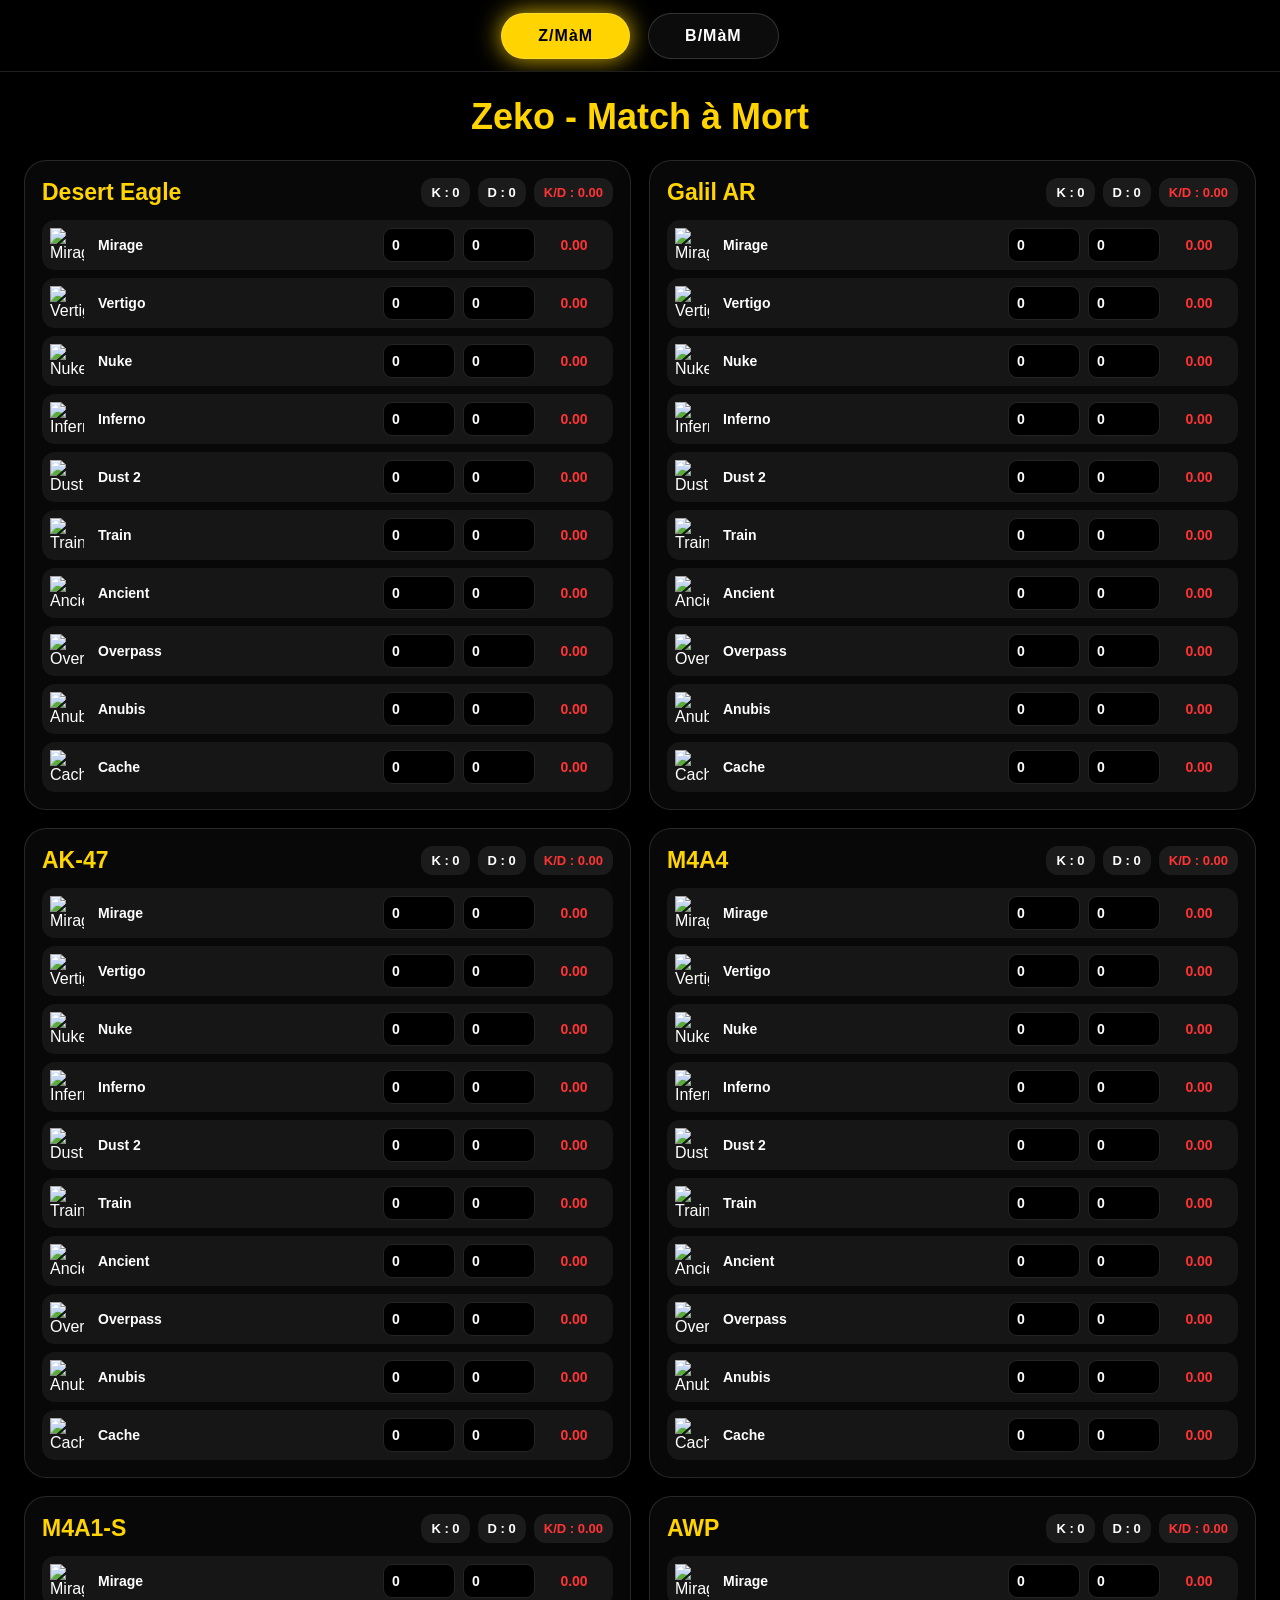
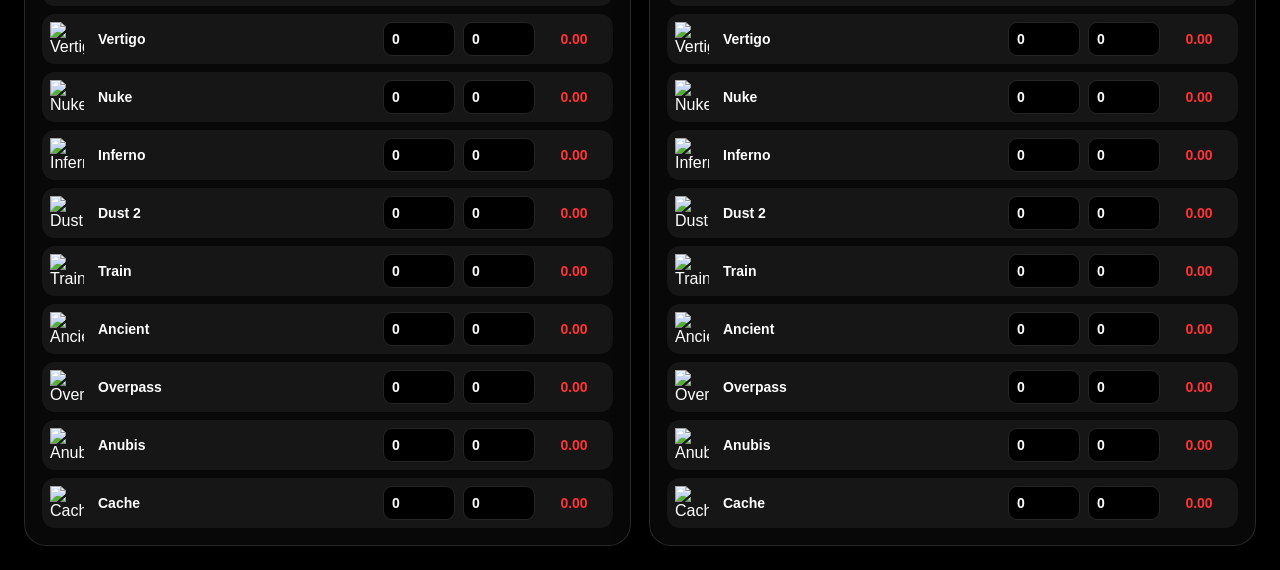
==== zbcs2/index.html @ 367d7c85 "Add files via upload" ====
<!DOCTYPE html>
<html lang="fr">
<head>
  <meta charset="UTF-8">
  <title>Z/MàM</title>

  <link rel="stylesheet" href="css/menu.css">
  <link rel="stylesheet" href="css/zmam.css">
</head>
<body class="theme-z">

  <nav class="navbar">
    <a href="index.html" class="menu-link active yellow">Z/MàM</a>
    <a href="pages/bmam.html" class="menu-link blue">B/MàM</a>
  </nav>

  <main>
    <h1>Zeko - Match à Mort</h1>
    <section id="app">
      <p class="loading">...</p>
    </section>
  </main>

  <script src="js/config.js"></script>
  <script src="js/stats.js"></script>
  <script src="js/zmam.js"></script>
</body>
</html>
---- zbcs2/css/menu.css ----
* {
  margin: 0;
  padding: 0;
  box-sizing: border-box;
}

body {
  font-family: Arial, sans-serif;
  color: white;
  min-height: 100vh;
  background: #000;
}

.navbar {
  height: 72px;
  display: flex;
  align-items: center;
  justify-content: center;
  gap: 18px;
  background: #000;
  border-bottom: 1px solid rgba(255,255,255,.12);
  position: sticky;
  top: 0;
  z-index: 999;
  overflow: hidden;
}

.navbar::after {
  content: "";

  position: absolute;
  left: -40%;
  bottom: 0;

  width: 40%;
  height: 2px;

  background:
    linear-gradient(
      90deg,
      transparent 0%,
      rgba(255,255,255,.15) 20%,
      rgba(255,255,255,.95) 50%,
      rgba(255,255,255,.15) 80%,
      transparent 100%
    );

  filter: blur(.3px);

  animation: navbarLight 3.2s linear infinite;
}

@keyframes navbarLight {
  0% {
    transform: translateX(0);
    opacity: 0;
  }

  8% {
    opacity: 1;
  }

  92% {
    opacity: 1;
  }

  100% {
    transform: translateX(350%);
    opacity: 0;
  }
}

.menu-link {
  padding: 13px 36px;
  border-radius: 999px;
  text-decoration: none;
  color: white;
  background: #0c0c0c;
  border: 1px solid rgba(255,255,255,.16);
  font-size: 16px;
  font-weight: 900;
  letter-spacing: 1px;
  transition: .25s;
}

.menu-link:hover {
  transform: translateY(-3px) scale(1.04);
}

.menu-link.yellow:hover,
.menu-link.yellow.active {
  color: black;
  background: #ffd400;
  box-shadow: 0 0 25px rgba(255, 212, 0, .85);
}

.menu-link.blue:hover,
.menu-link.blue.active {
  color: black;
  background: #56d9ff;
  box-shadow: 0 0 25px rgba(86, 217, 255, .85);
}

main {
  padding: 24px;
}

h1 {
  text-align: center;
  font-size: 36px;
  margin-bottom: 22px;
}

.loading {
  text-align: center;
  font-weight: 900;
  opacity: .7;
}

.loader-dots {
  display: flex;
  justify-content: center;
  align-items: center;
  gap: 10px;
  margin-top: 80px;
}

.loader-dots span {
  width: 14px;
  height: 14px;
  background: white;
  border-radius: 50%;
  box-shadow: 0 0 18px white;
  animation: dotBounce 0.8s infinite alternate;
}

.loader-dots span:nth-child(2) {
  animation-delay: 0.15s;
}

.loader-dots span:nth-child(3) {
  animation-delay: 0.3s;
}

@keyframes dotBounce {
  from {
    transform: translateY(0);
    opacity: 0.4;
  }

  to {
    transform: translateY(-14px);
    opacity: 1;
  }
}
---- zbcs2/css/zmam.css ----
.theme-z {
  background: #000;
}

.theme-z h1 {
  color: #ffd400;
}

.weapons-grid {
  display: grid;
  grid-template-columns: repeat(auto-fit, minmax(520px, 1fr));
  gap: 18px;
}

.weapon-card {
  background: #080808;
  border: 1px solid rgba(255,255,255,.13);
  border-radius: 22px;
  padding: 17px;
  box-shadow: 0 18px 35px rgba(0,0,0,.4);
}

.weapon-top {
  display: flex;
  justify-content: space-between;
  align-items: center;
  gap: 12px;
  margin-bottom: 13px;
}

.weapon-top h2 {
  font-size: 23px;
  color: #ffd400;
}

.totals {
  display: flex;
  gap: 8px;
  flex-wrap: wrap;
}

.totals span {
  background: rgba(255,255,255,.08);
  padding: 7px 10px;
  border-radius: 12px;
  font-size: 13px;
  font-weight: 900;
}

.map-row {
  display: grid;
  grid-template-columns: 40px 1fr 72px 72px 62px;
  align-items: center;
  gap: 8px;
  background: rgba(255,255,255,.055);
  border-radius: 13px;
  padding: 8px;
  margin-top: 8px;
}

.map-row img {
  width: 34px;
  height: 34px;
  object-fit: contain;
}

.map-name {
  font-size: 14px;
  font-weight: 900;
}

input {
  width: 100%;
  padding: 8px;
  border-radius: 9px;
  border: 1px solid rgba(255,255,255,.14);
  background: #000;
  color: white;
  font-size: 14px;
  font-weight: 900;
}

.kd {
  text-align: center;
  font-size: 14px;
  font-weight: 900;
}

.kd-red { color: #ff3434; }
.kd-orange { color: #ff9900; }
.kd-lightgreen { color: #7cff6b; }
.kd-darkgreen { color: #00c853; }

.saved {
  position: fixed;
  bottom: 18px;
  right: 18px;
  padding: 11px 18px;
  border-radius: 999px;
  background: #111;
  border: 1px solid rgba(255,255,255,.2);
  font-weight: 900;
  opacity: 0;
  transform: translateY(10px);
  transition: .25s;
}

.saved.show {
  opacity: 1;
  transform: translateY(0);
}

@media (max-width: 700px) {
  .weapons-grid {
    grid-template-columns: 1fr;
  }

  .map-row {
    grid-template-columns: 36px 1fr;
  }

  .map-row input,
  .map-row .kd {
    grid-column: span 2;
  }
}
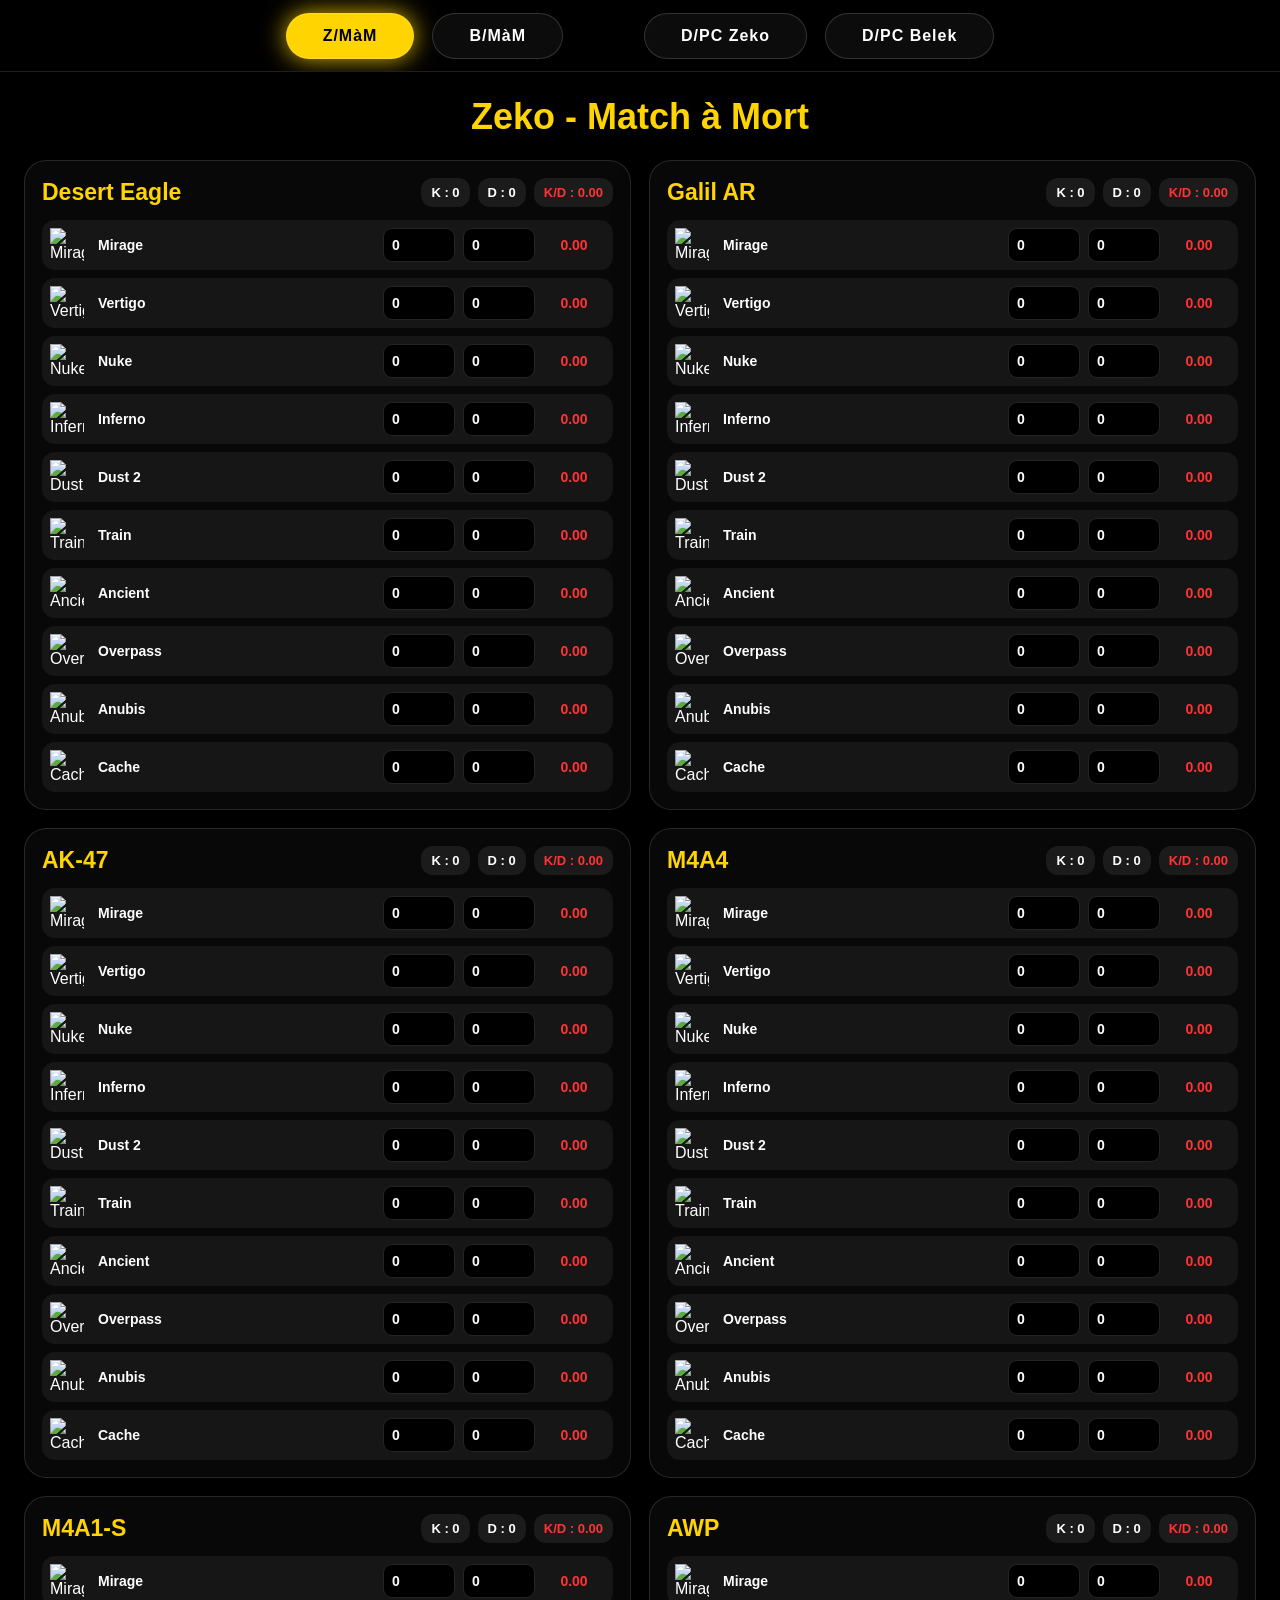
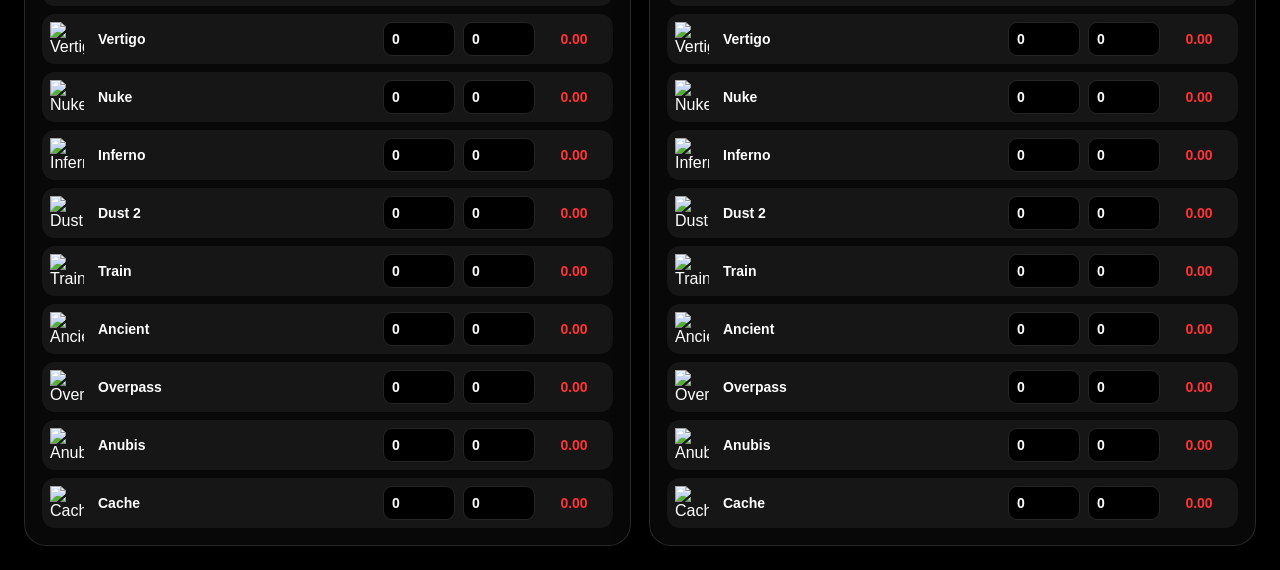
==== commit fd1f4832: "Add files via upload" ====
--- a/zbcs2/index.html
+++ b/zbcs2/index.html
@@ -9,10 +9,15 @@
 </head>
 <body class="theme-z">
 
-  <nav class="navbar">
-    <a href="index.html" class="menu-link active yellow">Z/MàM</a>
-    <a href="pages/bmam.html" class="menu-link blue">B/MàM</a>
-  </nav>
+<nav class="navbar">
+  <a href="index.html" class="menu-link active yellow">Z/MàM</a>
+  <a href="pages/bmam.html" class="menu-link blue">B/MàM</a>
+
+  <div class="menu-separator"></div>
+
+  <a href="pages/dpc-zeko.html" class="menu-link yellow">D/PC Zeko</a>
+  <a href="pages/dpc-belek.html" class="menu-link blue">D/PC Belek</a>
+</nav>
 
   <main>
     <h1>Zeko - Match à Mort</h1>
--- a/zbcs2/css/menu.css
+++ b/zbcs2/css/menu.css
@@ -68,6 +68,10 @@
     transform: translateX(350%);
     opacity: 0;
   }
+}
+
+.menu-separator {
+  width: 45px;
 }
 
 .menu-link {
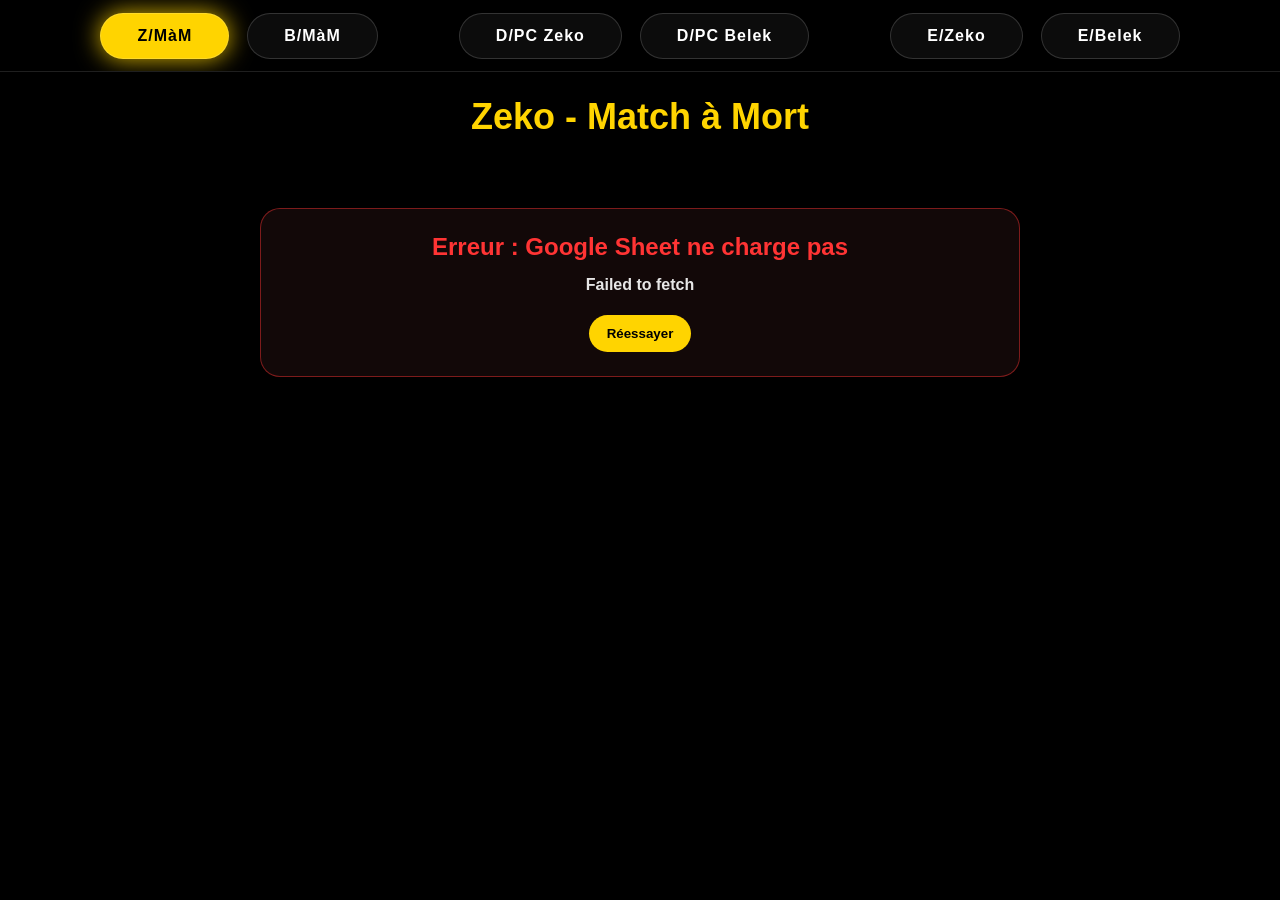
==== commit 6422c6ef: "Add files via upload" ====
--- a/zbcs2/index.html
+++ b/zbcs2/index.html
@@ -2,7 +2,7 @@
 <html lang="fr">
 <head>
   <meta charset="UTF-8">
-  <title>Z/MàM</title>
+  <title>Zeko - Match à Mort</title>
 
   <link rel="stylesheet" href="css/menu.css">
   <link rel="stylesheet" href="css/zmam.css">
@@ -17,6 +17,11 @@
 
   <a href="pages/dpc-zeko.html" class="menu-link yellow">D/PC Zeko</a>
   <a href="pages/dpc-belek.html" class="menu-link blue">D/PC Belek</a>
+
+  <div class="menu-separator"></div>
+
+  <a href="pages/estimation-zeko.html" class="menu-link yellow">E/Zeko</a>
+  <a href="pages/estimation-belek.html" class="menu-link blue">E/Belek</a>
 </nav>
 
   <main>
--- a/zbcs2/css/zmam.css
+++ b/zbcs2/css/zmam.css
@@ -123,4 +123,223 @@
   .map-row .kd {
     grid-column: span 2;
   }
-}+}
+.edit-weapon-btn {
+  width: 100%;
+  margin-bottom: 12px;
+  padding: 11px 14px;
+  border: 0;
+  border-radius: 14px;
+  background: #ffd400;
+  color: #000;
+  font-size: 14px;
+  font-weight: 900;
+  cursor: pointer;
+  transition: .2s;
+}
+
+.edit-weapon-btn:hover {
+  transform: translateY(-2px);
+  box-shadow: 0 0 20px rgba(255, 212, 0, .55);
+}
+
+.theme-b .edit-weapon-btn,
+.theme-b .modal-save {
+  background: #56d9ff;
+}
+
+.theme-b .edit-weapon-btn:hover {
+  box-shadow: 0 0 20px rgba(86, 217, 255, .55);
+}
+
+.map-row.readonly {
+  grid-template-columns: 40px 1fr 72px 72px 62px;
+}
+
+.stat-box {
+  background: #000;
+  border: 1px solid rgba(255,255,255,.14);
+  border-radius: 9px;
+  padding: 8px;
+  text-align: center;
+  font-size: 14px;
+  font-weight: 900;
+}
+
+.mam-modal {
+  position: fixed;
+  inset: 0;
+  z-index: 5000;
+  display: flex;
+  align-items: center;
+  justify-content: center;
+  padding: 18px;
+  background: rgba(0,0,0,.78);
+  backdrop-filter: blur(5px);
+}
+
+.mam-modal-box {
+  width: min(680px, 100%);
+  max-height: 92vh;
+  overflow: auto;
+  background: #080808;
+  border: 1px solid rgba(255,255,255,.16);
+  border-radius: 24px;
+  padding: 18px;
+  box-shadow: 0 25px 70px rgba(0,0,0,.7);
+}
+
+.mam-modal-top {
+  display: flex;
+  align-items: center;
+  justify-content: space-between;
+  gap: 12px;
+  margin-bottom: 14px;
+}
+
+.mam-modal-top h2 {
+  color: #ffd400;
+  font-size: 25px;
+}
+
+.theme-b .mam-modal-top h2 {
+  color: #56d9ff;
+}
+
+.modal-close {
+  width: 40px;
+  height: 40px;
+  border: 0;
+  border-radius: 50%;
+  background: rgba(255,255,255,.1);
+  color: white;
+  font-size: 26px;
+  font-weight: 900;
+  cursor: pointer;
+}
+
+.modal-header,
+.modal-map-row {
+  display: grid;
+  grid-template-columns: 1fr 110px 110px;
+  align-items: center;
+  gap: 10px;
+}
+
+.modal-header {
+  margin-bottom: 8px;
+  padding: 0 8px;
+  opacity: .75;
+  font-size: 13px;
+  font-weight: 900;
+}
+
+.modal-map-row {
+  margin-top: 8px;
+  padding: 8px;
+  border-radius: 14px;
+  background: rgba(255,255,255,.055);
+}
+
+.modal-map-name {
+  display: flex;
+  align-items: center;
+  gap: 10px;
+}
+
+.modal-map-name img {
+  width: 34px;
+  height: 34px;
+  object-fit: contain;
+}
+
+.modal-actions {
+  display: flex;
+  justify-content: flex-end;
+  gap: 10px;
+  margin-top: 16px;
+}
+
+.modal-cancel,
+.modal-save {
+  padding: 12px 22px;
+  border: 0;
+  border-radius: 999px;
+  font-size: 14px;
+  font-weight: 900;
+  cursor: pointer;
+}
+
+.modal-cancel {
+  background: rgba(255,255,255,.12);
+  color: white;
+}
+
+.modal-save {
+  background: #ffd400;
+  color: #000;
+}
+
+.modal-save:disabled {
+  opacity: .65;
+  cursor: wait;
+}
+
+@media (max-width: 700px) {
+  .map-row.readonly {
+    grid-template-columns: 36px 1fr;
+  }
+
+  .map-row.readonly .stat-box,
+  .map-row.readonly .kd {
+    grid-column: span 2;
+  }
+
+  .modal-header {
+    display: none;
+  }
+
+  .modal-map-row {
+    grid-template-columns: 1fr;
+  }
+}
+
+
+.sheet-error {
+  max-width: 760px;
+  margin: 70px auto;
+  padding: 24px;
+  border-radius: 20px;
+  background: #120808;
+  border: 1px solid rgba(255, 52, 52, .45);
+  box-shadow: 0 18px 35px rgba(0,0,0,.4);
+  text-align: center;
+}
+
+.sheet-error h2 {
+  color: #ff3434;
+  margin-bottom: 12px;
+}
+
+.sheet-error p {
+  color: white;
+  opacity: .9;
+  font-weight: 800;
+  line-height: 1.5;
+  word-break: break-word;
+}
+
+.sheet-error button {
+  margin-top: 18px;
+  padding: 11px 18px;
+  border: 0;
+  border-radius: 999px;
+  background: #ffd400;
+  color: #000;
+  font-weight: 900;
+  cursor: pointer;
+}
+
+.theme-b .sheet-error button {
+  background: #56d9ff;
+}
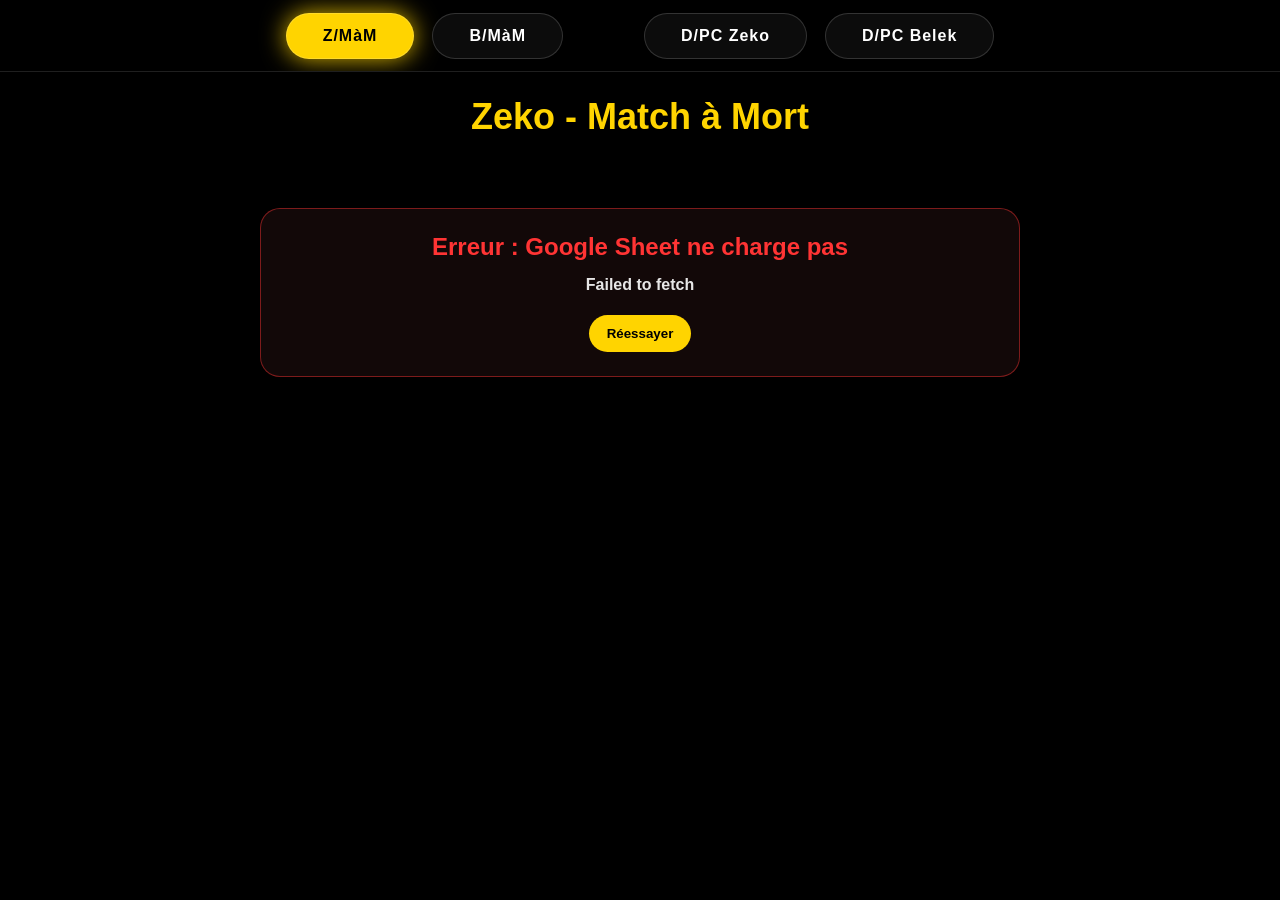
==== commit 3c9d107a: "Update index.html" ====
--- a/zbcs2/index.html
+++ b/zbcs2/index.html
@@ -17,11 +17,6 @@
 
   <a href="pages/dpc-zeko.html" class="menu-link yellow">D/PC Zeko</a>
   <a href="pages/dpc-belek.html" class="menu-link blue">D/PC Belek</a>
-
-  <div class="menu-separator"></div>
-
-  <a href="pages/estimation-zeko.html" class="menu-link yellow">E/Zeko</a>
-  <a href="pages/estimation-belek.html" class="menu-link blue">E/Belek</a>
 </nav>
 
   <main>
@@ -35,4 +30,4 @@
   <script src="js/stats.js"></script>
   <script src="js/zmam.js"></script>
 </body>
-</html>+</html>
